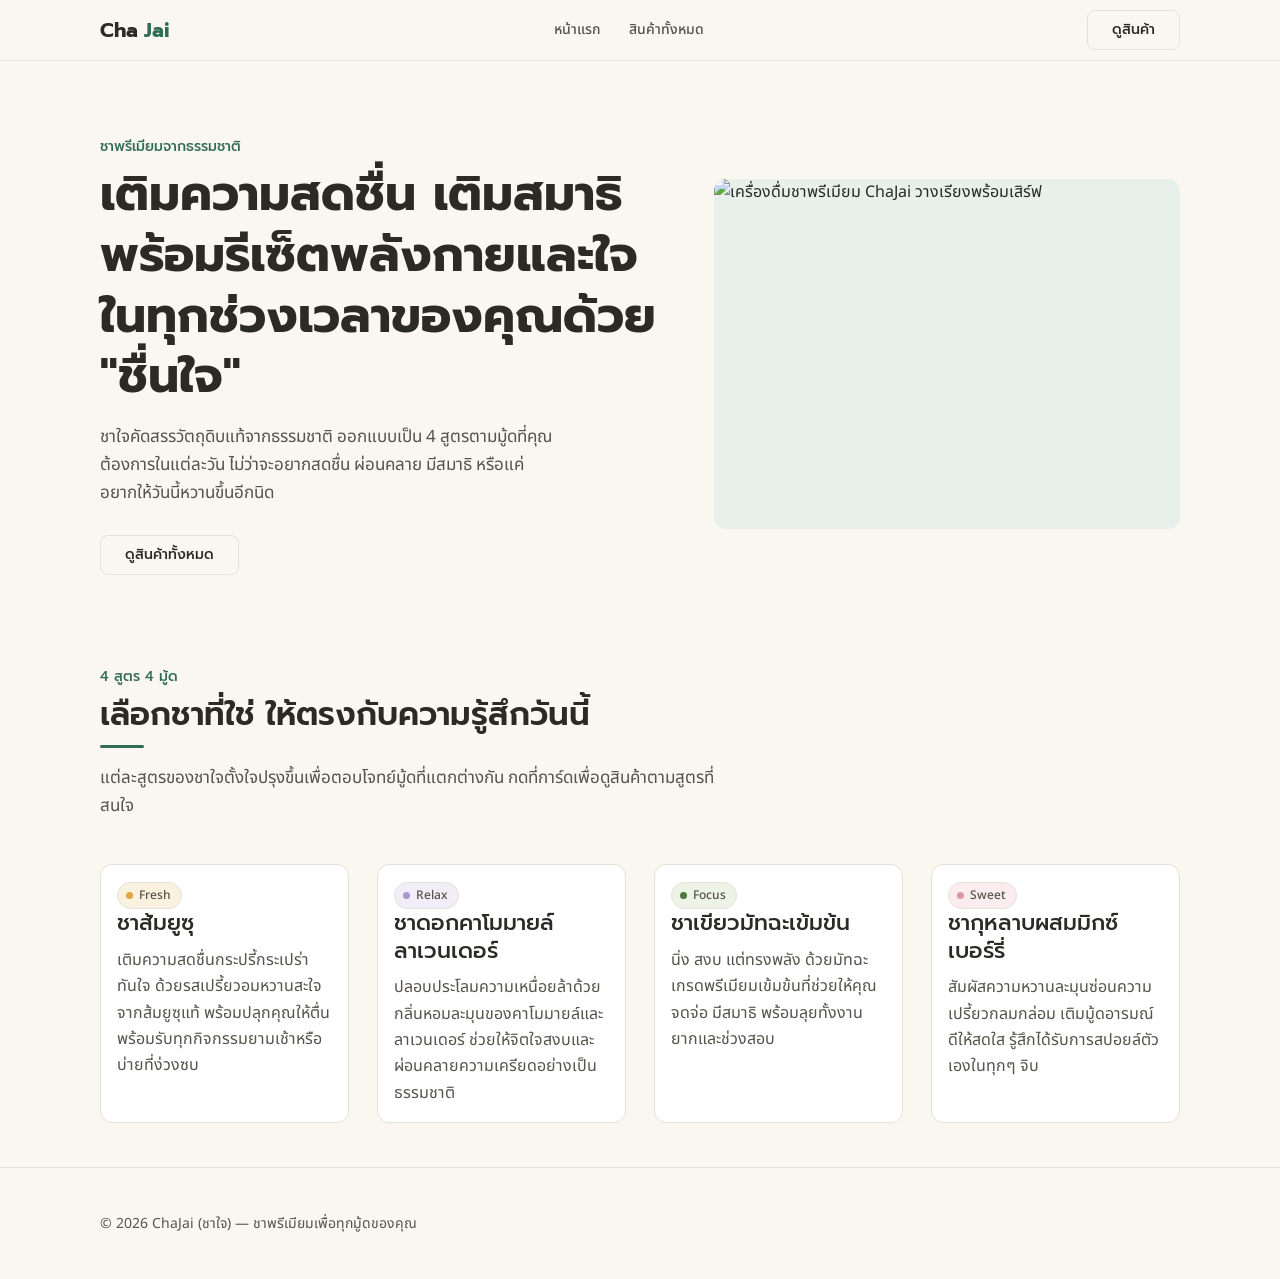
==== index.html @ 398a2ee7 "Add files via upload" ====
<!DOCTYPE html>
<html lang="th">
<head>
  <meta charset="UTF-8">
  <meta name="viewport" content="width=device-width, initial-scale=1.0">
  <title>ChaJai ชาใจ — ชาพรีเมียมเพื่อทุกมู้ดของคุณ</title>
  <meta name="description" content="ชาพรีเมียมจากธรรมชาติ 4 สูตร 4 มู้ด Fresh, Relax, Focus, Sweet เติมความสดชื่นและสมดุลให้ทุกวันของคุณ">
  <link rel="stylesheet" href="style.css">
</head>
<body>

  <header class="site-header">
    <div class="container site-header__inner">
      <a href="index.html" class="brand">Cha<span>Jai</span></a>
      <nav class="nav-links" aria-label="เมนูหลัก">
        <a href="index.html">หน้าแรก</a>
        <a href="product.html">สินค้าทั้งหมด</a>
      </nav>
      <a href="product.html" class="btn btn-secondary">ดูสินค้า</a>
    </div>
  </header>

  <main>

    <!-- Hero -->
    <section class="hero">
      <div class="container hero__grid">
        <div>
          <span class="eyebrow">ชาพรีเมียมจากธรรมชาติ</span>
          <h1>เติมความสดชื่น เติมสมาธิ พร้อมรีเซ็ตพลังกายและใจในทุกช่วงเวลาของคุณด้วย "ชื่นใจ"</h1>
          <p class="hero__lede">ชาใจคัดสรรวัตถุดิบแท้จากธรรมชาติ ออกแบบเป็น 4 สูตรตามมู้ดที่คุณต้องการในแต่ละวัน ไม่ว่าจะอยากสดชื่น ผ่อนคลาย มีสมาธิ หรือแค่อยากให้วันนี้หวานขึ้นอีกนิด</p>
          <div class="hero__actions">
            <a href="product.html" class="btn btn-secondary">ดูสินค้าทั้งหมด</a>
          </div>
        </div>
        <div class="hero__media">
          <img src="images/hero.jpg" alt="เครื่องดื่มชาพรีเมียม ChaJai วางเรียงพร้อมเสิร์ฟ" loading="lazy">
        </div>
      </div>
    </section>

    <!-- Mood recipes -->
    <section class="section section--tight">
      <div class="container">
        <div class="section-intro">
          <span class="eyebrow">4 สูตร 4 มู้ด</span>
          <h2>เลือกชาที่ใช่ ให้ตรงกับความรู้สึกวันนี้</h2>
          <div class="rule-accent"></div>
          <p>แต่ละสูตรของชาใจตั้งใจปรุงขึ้นเพื่อตอบโจทย์มู้ดที่แตกต่างกัน กดที่การ์ดเพื่อดูสินค้าตามสูตรที่สนใจ</p>
        </div>

        <div class="grid grid--products">

          <a href="product.html?mood=fresh" class="card" data-mood="fresh">
            <span class="mood-tag mood-fresh">Fresh</span>
            <h3>ชาส้มยูซุ</h3>
            <p>เติมความสดชื่นกระปรี้กระเปร่าทันใจ ด้วยรสเปรี้ยวอมหวานสะใจจากส้มยูซุแท้ พร้อมปลุกคุณให้ตื่นพร้อมรับทุกกิจกรรมยามเช้าหรือบ่ายที่ง่วงซบ</p>
          </a>

          <a href="product.html?mood=relax" class="card" data-mood="relax">
            <span class="mood-tag mood-relax">Relax</span>
            <h3>ชาดอกคาโมมายล์ลาเวนเดอร์</h3>
            <p>ปลอบประโลมความเหนื่อยล้าด้วยกลิ่นหอมละมุนของคาโมมายล์และลาเวนเดอร์ ช่วยให้จิตใจสงบและผ่อนคลายความเครียดอย่างเป็นธรรมชาติ</p>
          </a>

          <a href="product.html?mood=focus" class="card" data-mood="focus">
            <span class="mood-tag mood-focus">Focus</span>
            <h3>ชาเขียวมัทฉะเข้มข้น</h3>
            <p>นิ่ง สงบ แต่ทรงพลัง ด้วยมัทฉะเกรดพรีเมียมเข้มข้นที่ช่วยให้คุณจดจ่อ มีสมาธิ พร้อมลุยทั้งงานยากและช่วงสอบ</p>
          </a>

          <a href="product.html?mood=sweet" class="card" data-mood="sweet">
            <span class="mood-tag mood-sweet">Sweet</span>
            <h3>ชากุหลาบผสมมิกซ์เบอร์รี่</h3>
            <p>สัมผัสความหวานละมุนซ่อนความเปรี้ยวกลมกล่อม เติมมู้ดอารมณ์ดีให้สดใส รู้สึกได้รับการสปอยล์ตัวเองในทุกๆ จิบ</p>
          </a>

        </div>
      </div>
    </section>

  </main>

  <footer class="site-footer">
    <div class="container">
      <p>© 2026 ChaJai (ชาใจ) — ชาพรีเมียมเพื่อทุกมู้ดของคุณ</p>
    </div>
  </footer>

  <script src="script.js" defer></script>
</body>
</html>
---- style.css ----
/* =========================================================
   ChaJai (ชาใจ) — Shared Theme
   Premium, breathable, herbal-wellness look.
   Base: warm off-white / cream. Accent: deep herbal mint green.
   Mood colors are used sparingly (dots, thin borders, small
   labels) — never as full card backgrounds.
   ========================================================= */

@import url('https://fonts.googleapis.com/css2?family=Prompt:wght@400;500;600;700&family=Noto+Sans+Thai:wght@300;400;500;600;700&display=swap');

:root {
  /* ---- Core palette ---- */
  --color-cream: #FAF7F0;       /* page background */
  --color-white: #FFFFFF;       /* card / surface background */
  --color-ink: #2B2A25;         /* primary text, warm near-black */
  --color-ink-soft: #55534A;    /* secondary text */
  --color-ink-faint: #8C8A7E;   /* tertiary text, placeholders */
  --color-line: #E6E1D6;        /* hairline borders */
  --color-mint: #2F6B57;        /* brand accent — herbal mint green */
  --color-mint-dark: #234F41;   /* accent hover / pressed */
  --color-mint-tint: #E7F0EA;   /* soft mint background wash */

  /* ---- Mood accents (used as small touches only) ---- */
  --mood-fresh: #E3A63F;   /* ยูซุ เหลือง-ส้มอ่อน */
  --mood-relax: #A997CF;   /* ลาเวนเดอร์อ่อน */
  --mood-focus: #4F7A3D;   /* มัทฉะเข้ม */
  --mood-sweet: #DD97A4;   /* กุหลาบชมพูอ่อน */

  --mood-fresh-tint: #FBF1DF;
  --mood-relax-tint: #F1EDF9;
  --mood-focus-tint: #EDF3E7;
  --mood-sweet-tint: #FAECEF;

  /* ---- Typography ---- */
  --font-heading: 'Prompt', 'Noto Sans Thai', sans-serif;
  --font-body: 'Noto Sans Thai', 'Prompt', sans-serif;

  --fs-h1: clamp(2rem, 1.6rem + 1.8vw, 3.25rem);
  --fs-h2: clamp(1.5rem, 1.3rem + 0.9vw, 2.25rem);
  --fs-h3: clamp(1.15rem, 1.05rem + 0.4vw, 1.5rem);
  --fs-body: 1rem;
  --fs-small: 0.875rem;
  --fs-tiny: 0.75rem;

  /* ---- Spacing scale ---- */
  --space-2xs: 0.375rem;
  --space-xs: 0.625rem;
  --space-sm: 1rem;
  --space-md: 1.75rem;
  --space-lg: 2.75rem;
  --space-xl: 4.5rem;
  --space-2xl: 7rem;

  /* ---- Shape ---- */
  --radius-sm: 8px;
  --radius-md: 12px;
  --radius-pill: 999px;
  --border-hairline: 1px solid var(--color-line);

  /* ---- Motion ---- */
  --ease-standard: cubic-bezier(0.4, 0, 0.2, 1);
  --dur-fast: 150ms;
  --dur-base: 220ms;

  /* ---- Layout ---- */
  --container-max: 1120px;
  --container-pad: 1.25rem;
}

/* =========================================================
   Reset
   ========================================================= */
*, *::before, *::after { box-sizing: border-box; }

html { -webkit-text-size-adjust: 100%; scroll-behavior: smooth; }

body {
  margin: 0;
  background: var(--color-cream);
  color: var(--color-ink);
  font-family: var(--font-body);
  font-size: var(--fs-body);
  font-weight: 400;
  line-height: 1.65;
  -webkit-font-smoothing: antialiased;
}

img { max-width: 100%; display: block; }

ul, ol { padding: 0; margin: 0; list-style: none; }

a { color: inherit; text-decoration: none; }

button, input, textarea, select { font-family: inherit; font-size: inherit; color: inherit; }

button { cursor: pointer; background: none; border: none; }

h1, h2, h3, h4 {
  font-family: var(--font-heading);
  font-weight: 600;
  line-height: 1.25;
  margin: 0 0 var(--space-xs);
  color: var(--color-ink);
}

h1 { font-size: var(--fs-h1); font-weight: 700; }
h2 { font-size: var(--fs-h2); }
h3 { font-size: var(--fs-h3); font-weight: 500; }

p { margin: 0 0 var(--space-sm); color: var(--color-ink-soft); }

p:last-child { margin-bottom: 0; }

/* Visible focus state for keyboard users */
a:focus-visible,
button:focus-visible,
input:focus-visible,
[tabindex]:focus-visible {
  outline: 2px solid var(--color-mint);
  outline-offset: 3px;
  border-radius: var(--radius-sm);
}

@media (prefers-reduced-motion: reduce) {
  *, *::before, *::after {
    animation-duration: 0.001ms !important;
    animation-iteration-count: 1 !important;
    transition-duration: 0.001ms !important;
    scroll-behavior: auto !important;
  }
}

/* =========================================================
   Layout helpers
   ========================================================= */
.container {
  width: 100%;
  max-width: var(--container-max);
  margin-inline: auto;
  padding-inline: var(--container-pad);
}

.section {
  padding-block: var(--space-xl);
}

.section--tight { padding-block: var(--space-lg); }

.stack { display: flex; flex-direction: column; }

.center-text { text-align: center; }

.eyebrow {
  display: inline-block;
  font-family: var(--font-heading);
  font-size: var(--fs-small);
  font-weight: 500;
  color: var(--color-mint);
  margin-bottom: var(--space-2xs);
}

.section-intro {
  max-width: 620px;
  margin-bottom: var(--space-lg);
}

.section-intro p {
  font-size: 1.0625rem;
}

/* Thin decorative rule, used under section headings instead of a
   heavy background block — keeps things quiet and specific. */
.rule-accent {
  width: 44px;
  height: 3px;
  border-radius: var(--radius-pill);
  background: var(--color-mint);
  margin-block: var(--space-xs) var(--space-sm);
}

/* =========================================================
   Buttons
   ========================================================= */
.btn {
  display: inline-flex;
  align-items: center;
  justify-content: center;
  gap: var(--space-2xs);
  padding: 0.75rem 1.5rem;
  border-radius: var(--radius-sm);
  font-family: var(--font-heading);
  font-size: var(--fs-small);
  font-weight: 500;
  line-height: 1;
  white-space: nowrap;
  transition: background-color var(--dur-fast) var(--ease-standard),
              border-color var(--dur-fast) var(--ease-standard),
              color var(--dur-fast) var(--ease-standard);
}

.btn-primary {
  background: var(--color-mint);
  color: var(--color-white);
  border: 1px solid var(--color-mint);
}

.btn-primary:hover { background: var(--color-mint-dark); border-color: var(--color-mint-dark); }

.btn-secondary {
  background: transparent;
  color: var(--color-ink);
  border: 1px solid var(--color-line);
}

.btn-secondary:hover {
  border-color: var(--color-mint);
  color: var(--color-mint);
}

.btn-ghost {
  background: transparent;
  color: var(--color-mint);
  border: 1px solid transparent;
  padding-inline: 0.25rem;
}

.btn-ghost:hover { color: var(--color-mint-dark); }

.btn-block { width: 100%; }

/* =========================================================
   Cards
   ========================================================= */
.card {
  background: var(--color-white);
  border: var(--border-hairline);
  border-radius: var(--radius-md);
  padding: var(--space-sm);
  transition: border-color var(--dur-base) var(--ease-standard),
              transform var(--dur-base) var(--ease-standard);
}

.card:hover {
  border-color: var(--color-mint);
  transform: translateY(-2px);
}

/* Product card: a thin top border in the mood color is the only
   full-width mood treatment — everything else stays neutral. */
.product-card {
  display: flex;
  flex-direction: column;
  overflow: hidden;
  padding: 0;
  border-top: 3px solid var(--mood-accent, var(--color-line));
}

.product-card__media {
  aspect-ratio: 4 / 3;
  overflow: hidden;
  background: var(--color-mint-tint);
}

.product-card__media img {
  width: 100%;
  height: 100%;
  object-fit: cover;
}

.product-card__body {
  padding: var(--space-sm);
  display: flex;
  flex-direction: column;
  gap: var(--space-2xs);
}

.product-card__name {
  font-family: var(--font-heading);
  font-size: 1.0625rem;
  font-weight: 500;
  margin: 0;
}

.product-card__size {
  font-size: var(--fs-small);
  color: var(--color-ink-faint);
}

.product-card__desc {
  font-size: var(--fs-small);
  color: var(--color-ink-soft);
  margin: var(--space-2xs) 0 var(--space-xs);
}

.product-card__footer {
  margin-top: auto;
  display: flex;
  align-items: center;
  justify-content: space-between;
  gap: var(--space-sm);
  padding-top: var(--space-xs);
}

.product-card__price {
  font-family: var(--font-heading);
  font-weight: 600;
  font-size: 1.125rem;
  color: var(--color-ink);
}

.product-card__price small {
  font-family: var(--font-body);
  font-weight: 400;
  font-size: var(--fs-tiny);
  color: var(--color-ink-faint);
  margin-left: 2px;
}

/* =========================================================
   Mood tags — a colored dot + label, or a hairline chip.
   Backgrounds stay tinted and light, never the saturated hue.
   ========================================================= */
.mood-tag {
  display: inline-flex;
  align-items: center;
  gap: 6px;
  font-size: var(--fs-tiny);
  font-weight: 500;
  color: var(--color-ink-soft);
  padding: 3px 10px 3px 8px;
  border-radius: var(--radius-pill);
  background: var(--color-cream);
  border: var(--border-hairline);
}

.mood-tag::before {
  content: "";
  width: 7px;
  height: 7px;
  border-radius: 50%;
  background: var(--mood-accent, var(--color-mint));
  flex-shrink: 0;
}

.mood-fresh { --mood-accent: var(--mood-fresh); }
.mood-relax { --mood-accent: var(--mood-relax); }
.mood-focus { --mood-accent: var(--mood-focus); }
.mood-sweet { --mood-accent: var(--mood-sweet); }

.mood-fresh.mood-tag { background: var(--mood-fresh-tint); }
.mood-relax.mood-tag { background: var(--mood-relax-tint); }
.mood-focus.mood-tag { background: var(--mood-focus-tint); }
.mood-sweet.mood-tag { background: var(--mood-sweet-tint); }

/* Mood filter pills (e.g. for a product-filter bar) reuse the
   same token via data attribute so JS can set one class. */
[data-mood="fresh"] { --mood-accent: var(--mood-fresh); }
[data-mood="relax"] { --mood-accent: var(--mood-relax); }
[data-mood="focus"] { --mood-accent: var(--mood-focus); }
[data-mood="sweet"] { --mood-accent: var(--mood-sweet); }

/* =========================================================
   Grid
   ========================================================= */
.grid {
  display: grid;
  gap: var(--space-md);
  grid-template-columns: 1fr;
}

@media (min-width: 560px) {
  .grid--products { grid-template-columns: repeat(2, 1fr); }
}

@media (min-width: 900px) {
  .grid--products { grid-template-columns: repeat(3, 1fr); }
}

@media (min-width: 1180px) {
  .grid--products { grid-template-columns: repeat(4, 1fr); }
}

/* =========================================================
   Header / Nav (shell — pages fill in content)
   ========================================================= */
.site-header {
  position: sticky;
  top: 0;
  z-index: 40;
  background: rgba(250, 247, 240, 0.92);
  backdrop-filter: saturate(140%) blur(6px);
  border-bottom: var(--border-hairline);
}

.site-header__inner {
  display: flex;
  align-items: center;
  justify-content: space-between;
  padding-block: var(--space-xs);
}

.brand {
  display: flex;
  align-items: center;
  gap: var(--space-2xs);
  font-family: var(--font-heading);
  font-weight: 700;
  font-size: 1.25rem;
  color: var(--color-ink);
}

.brand span {
  color: var(--color-mint);
}

.nav-links {
  display: none;
  align-items: center;
  gap: var(--space-md);
  font-size: var(--fs-small);
  font-weight: 500;
}

@media (min-width: 768px) {
  .nav-links { display: flex; }
}

.nav-links a { color: var(--color-ink-soft); transition: color var(--dur-fast); }
.nav-links a:hover { color: var(--color-mint); }

/* =========================================================
   Hero (shell)
   ========================================================= */
.hero {
  padding-block: var(--space-xl) var(--space-lg);
}

.hero__grid {
  display: grid;
  gap: var(--space-lg);
  align-items: center;
}

@media (min-width: 860px) {
  .hero__grid { grid-template-columns: 1.1fr 0.9fr; }
}

.hero h1 { margin-bottom: var(--space-sm); }

.hero__lede {
  font-size: 1.0625rem;
  max-width: 46ch;
}

.hero__actions {
  display: flex;
  flex-wrap: wrap;
  gap: var(--space-sm);
  margin-top: var(--space-md);
}

.hero__media {
  border-radius: var(--radius-md);
  overflow: hidden;
  background: var(--color-mint-tint);
  aspect-ratio: 4 / 3;
}

.hero__media img { width: 100%; height: 100%; object-fit: cover; }

/* =========================================================
   Footer (shell)
   ========================================================= */
.site-footer {
  border-top: var(--border-hairline);
  padding-block: var(--space-lg);
  color: var(--color-ink-faint);
  font-size: var(--fs-small);
}

.site-footer a:hover { color: var(--color-mint); }

/* =========================================================
   Utility
   ========================================================= */
.text-muted { color: var(--color-ink-faint); }
.text-mint { color: var(--color-mint); }
.mt-0 { margin-top: 0; }
.visually-hidden {
  position: absolute;
  width: 1px; height: 1px;
  padding: 0; margin: -1px;
  overflow: hidden;
  clip: rect(0,0,0,0);
  white-space: nowrap;
  border: 0;
}
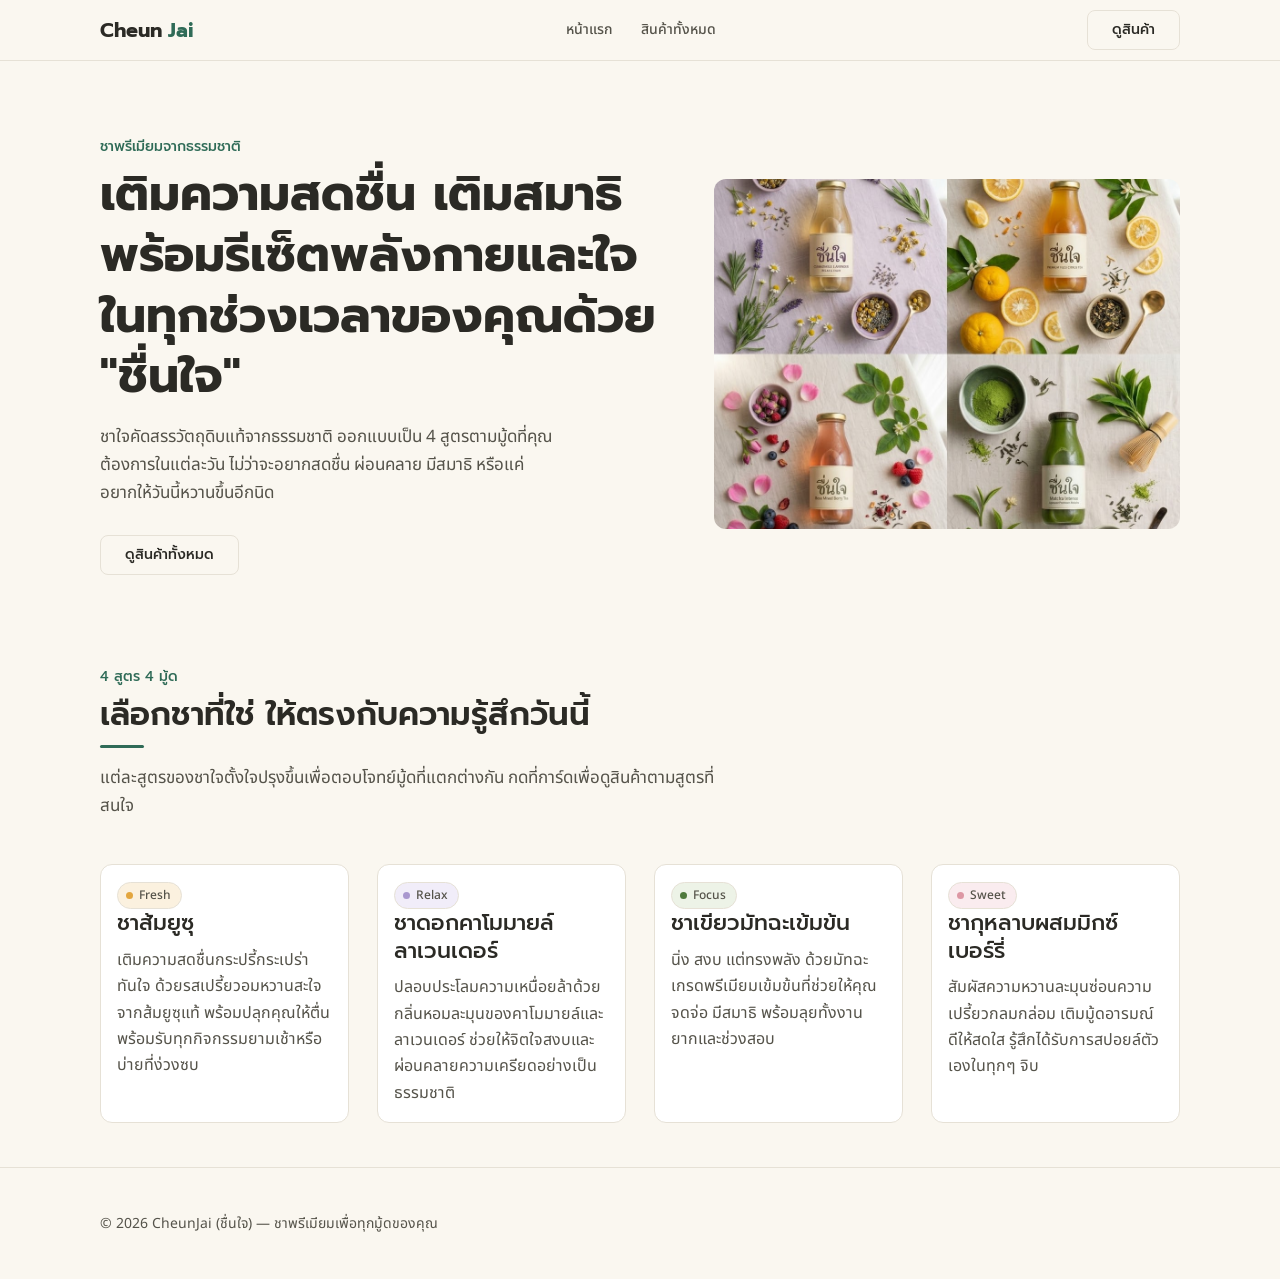
==== commit 8a0d1676: "Update index.html" ====
--- a/index.html
+++ b/index.html
@@ -3,7 +3,7 @@
 <head>
   <meta charset="UTF-8">
   <meta name="viewport" content="width=device-width, initial-scale=1.0">
-  <title>ChaJai ชาใจ — ชาพรีเมียมเพื่อทุกมู้ดของคุณ</title>
+  <title>CheunJai ชื่นใจ — ชาพรีเมียมเพื่อทุกมู้ดของคุณ</title>
   <meta name="description" content="ชาพรีเมียมจากธรรมชาติ 4 สูตร 4 มู้ด Fresh, Relax, Focus, Sweet เติมความสดชื่นและสมดุลให้ทุกวันของคุณ">
   <link rel="stylesheet" href="style.css">
 </head>
@@ -11,7 +11,7 @@
 
   <header class="site-header">
     <div class="container site-header__inner">
-      <a href="index.html" class="brand">Cha<span>Jai</span></a>
+      <a href="index.html" class="brand">Cheun<span>Jai</span></a>
       <nav class="nav-links" aria-label="เมนูหลัก">
         <a href="index.html">หน้าแรก</a>
         <a href="product.html">สินค้าทั้งหมด</a>
@@ -34,7 +34,7 @@
           </div>
         </div>
         <div class="hero__media">
-          <img src="images/hero.jpg" alt="เครื่องดื่มชาพรีเมียม ChaJai วางเรียงพร้อมเสิร์ฟ" loading="lazy">
+          <img src="hero.jpg" alt="เครื่องดื่มชาพรีเมียม CheunJai วางเรียงพร้อมเสิร์ฟ" loading="lazy">
         </div>
       </div>
     </section>
@@ -83,7 +83,7 @@
 
   <footer class="site-footer">
     <div class="container">
-      <p>© 2026 ChaJai (ชาใจ) — ชาพรีเมียมเพื่อทุกมู้ดของคุณ</p>
+      <p>© 2026 CheunJai (ชื่นใจ) — ชาพรีเมียมเพื่อทุกมู้ดของคุณ</p>
     </div>
   </footer>
 
--- a/style.css
+++ b/style.css
@@ -481,6 +481,138 @@
 .site-footer a:hover { color: var(--color-mint); }
 
 /* =========================================================
+   Forms (order.html)
+   ========================================================= */
+.form {
+  max-width: 560px;
+}
+
+.form-field {
+  display: flex;
+  flex-direction: column;
+  gap: var(--space-2xs);
+  margin-bottom: var(--space-sm);
+}
+
+.form-field label {
+  font-family: var(--font-heading);
+  font-size: var(--fs-small);
+  font-weight: 500;
+  color: var(--color-ink);
+}
+
+.form-field .hint {
+  font-size: var(--fs-tiny);
+  color: var(--color-ink-faint);
+}
+
+.form-field input,
+.form-field textarea {
+  width: 100%;
+  background: var(--color-white);
+  border: var(--border-hairline);
+  border-radius: var(--radius-sm);
+  padding: 0.7rem 0.85rem;
+  color: var(--color-ink);
+  transition: border-color var(--dur-fast) var(--ease-standard),
+              box-shadow var(--dur-fast) var(--ease-standard);
+}
+
+.form-field input::placeholder,
+.form-field textarea::placeholder {
+  color: var(--color-ink-faint);
+}
+
+.form-field input:focus,
+.form-field textarea:focus {
+  outline: none;
+  border-color: var(--color-mint);
+  box-shadow: 0 0 0 3px var(--color-mint-tint);
+}
+
+.form-field textarea {
+  resize: vertical;
+  min-height: 96px;
+}
+
+.form-field input[readonly] {
+  background: var(--color-cream);
+  color: var(--color-ink-soft);
+}
+
+.form-actions {
+  margin-top: var(--space-md);
+}
+
+/* =========================================================
+   Table (admin.html)
+   ========================================================= */
+.table-wrap {
+  width: 100%;
+  overflow-x: auto;
+  border: var(--border-hairline);
+  border-radius: var(--radius-md);
+  background: var(--color-white);
+}
+
+.data-table {
+  width: 100%;
+  border-collapse: collapse;
+  min-width: 720px;
+  font-size: var(--fs-small);
+}
+
+.data-table th,
+.data-table td {
+  text-align: left;
+  padding: 0.85rem 1rem;
+  border-bottom: var(--border-hairline);
+  white-space: nowrap;
+}
+
+.data-table td {
+  white-space: normal;
+  color: var(--color-ink-soft);
+}
+
+.data-table thead th {
+  font-family: var(--font-heading);
+  font-weight: 500;
+  color: var(--color-ink);
+  background: var(--color-cream);
+}
+
+.data-table tbody tr:last-child td { border-bottom: none; }
+
+.data-table tbody tr:hover { background: var(--color-mint-tint); }
+
+/* =========================================================
+   Simple centered state (thankyou.html)
+   ========================================================= */
+.state-page {
+  min-height: 70vh;
+  display: flex;
+  align-items: center;
+  justify-content: center;
+  text-align: center;
+  padding: var(--space-xl) var(--container-pad);
+}
+
+.state-page__inner { max-width: 480px; }
+
+.state-page__icon {
+  width: 56px;
+  height: 56px;
+  margin: 0 auto var(--space-sm);
+  border-radius: 50%;
+  background: var(--color-mint-tint);
+  color: var(--color-mint);
+  display: flex;
+  align-items: center;
+  justify-content: center;
+}
+
+/* =========================================================
    Utility
    ========================================================= */
 .text-muted { color: var(--color-ink-faint); }
